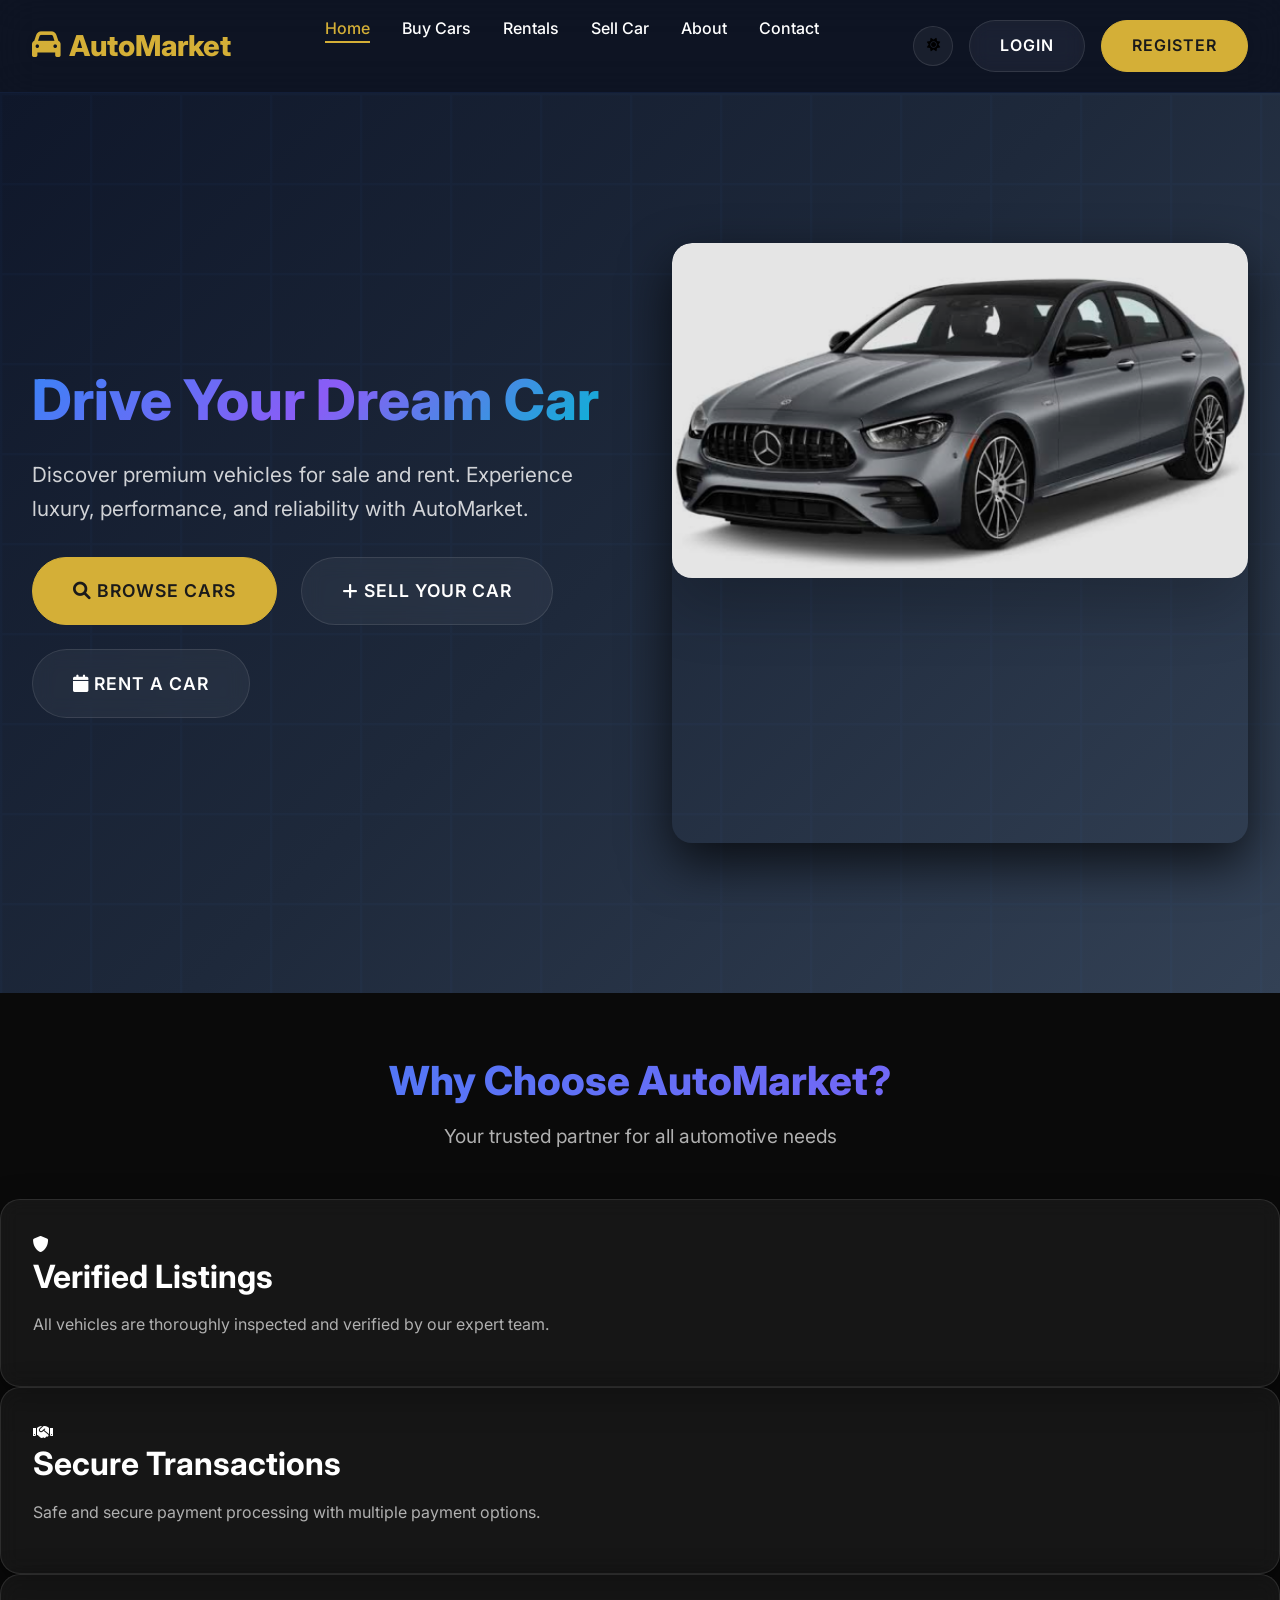
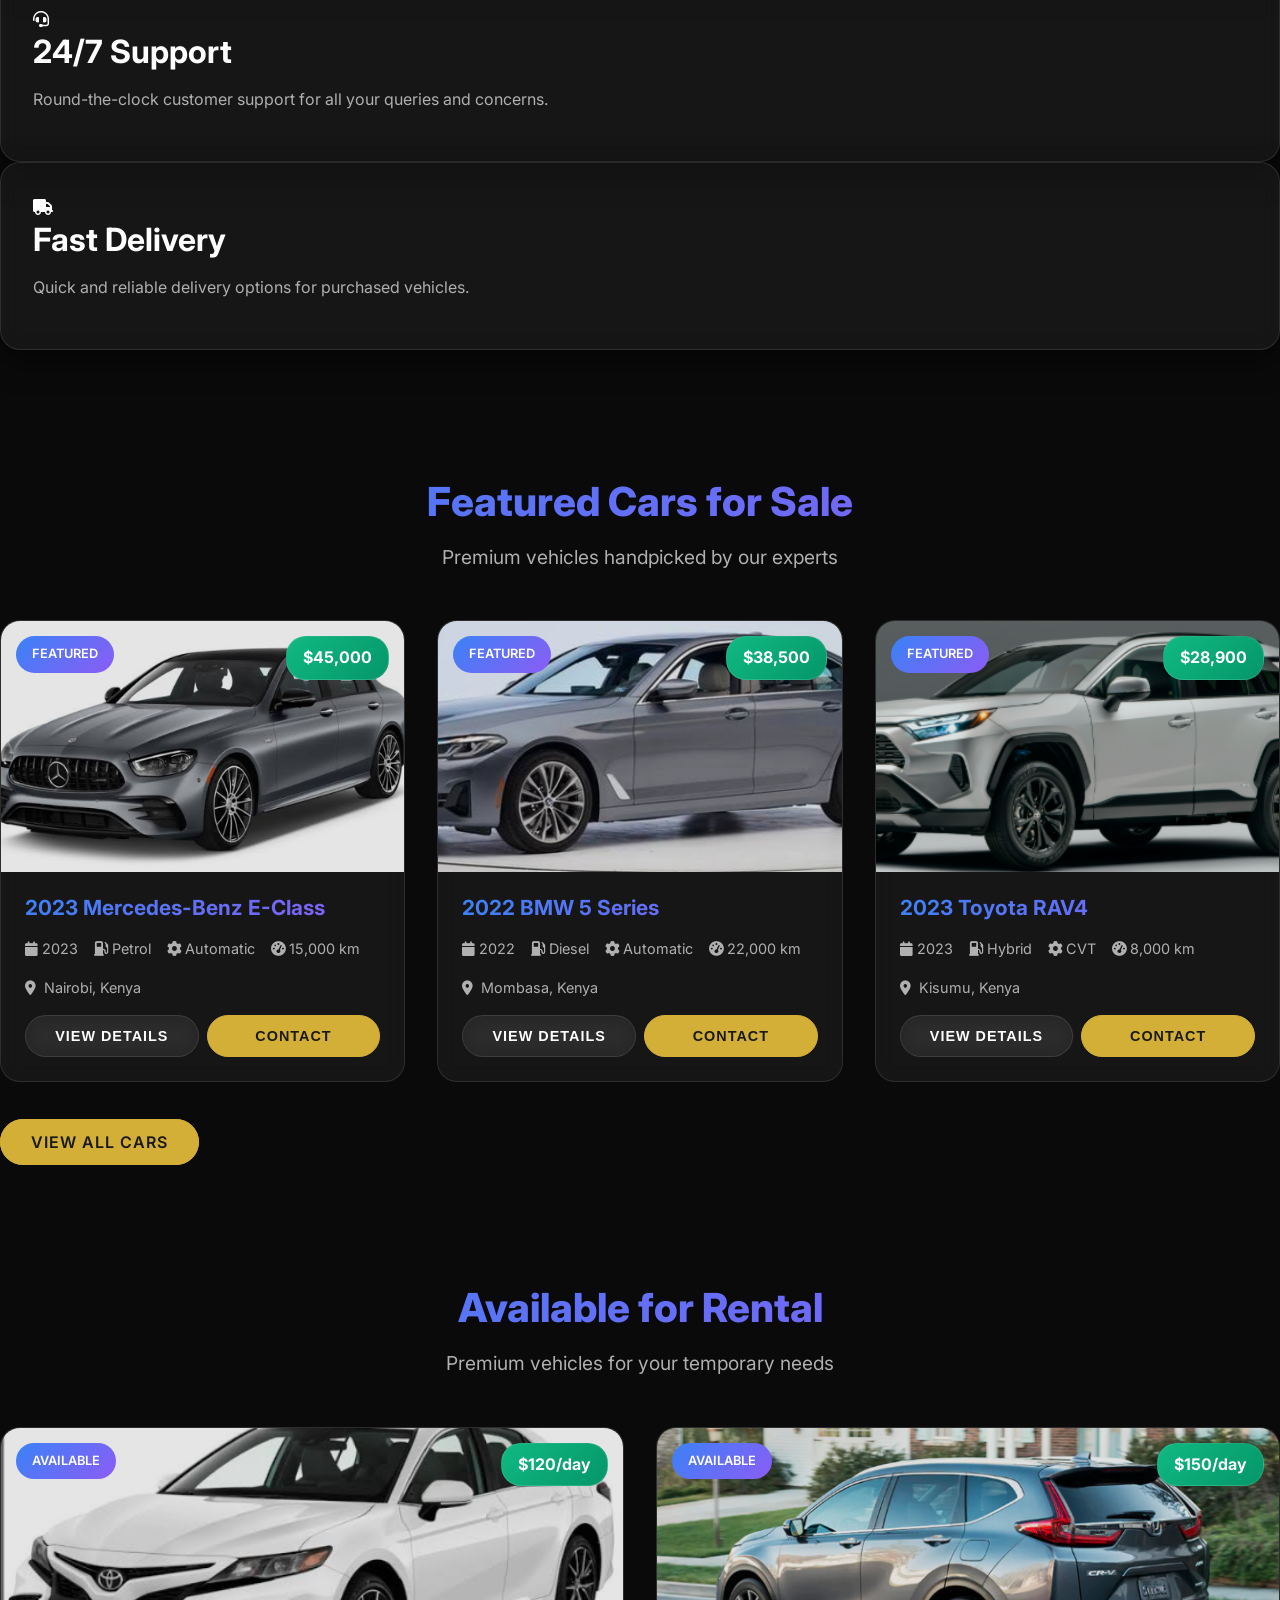
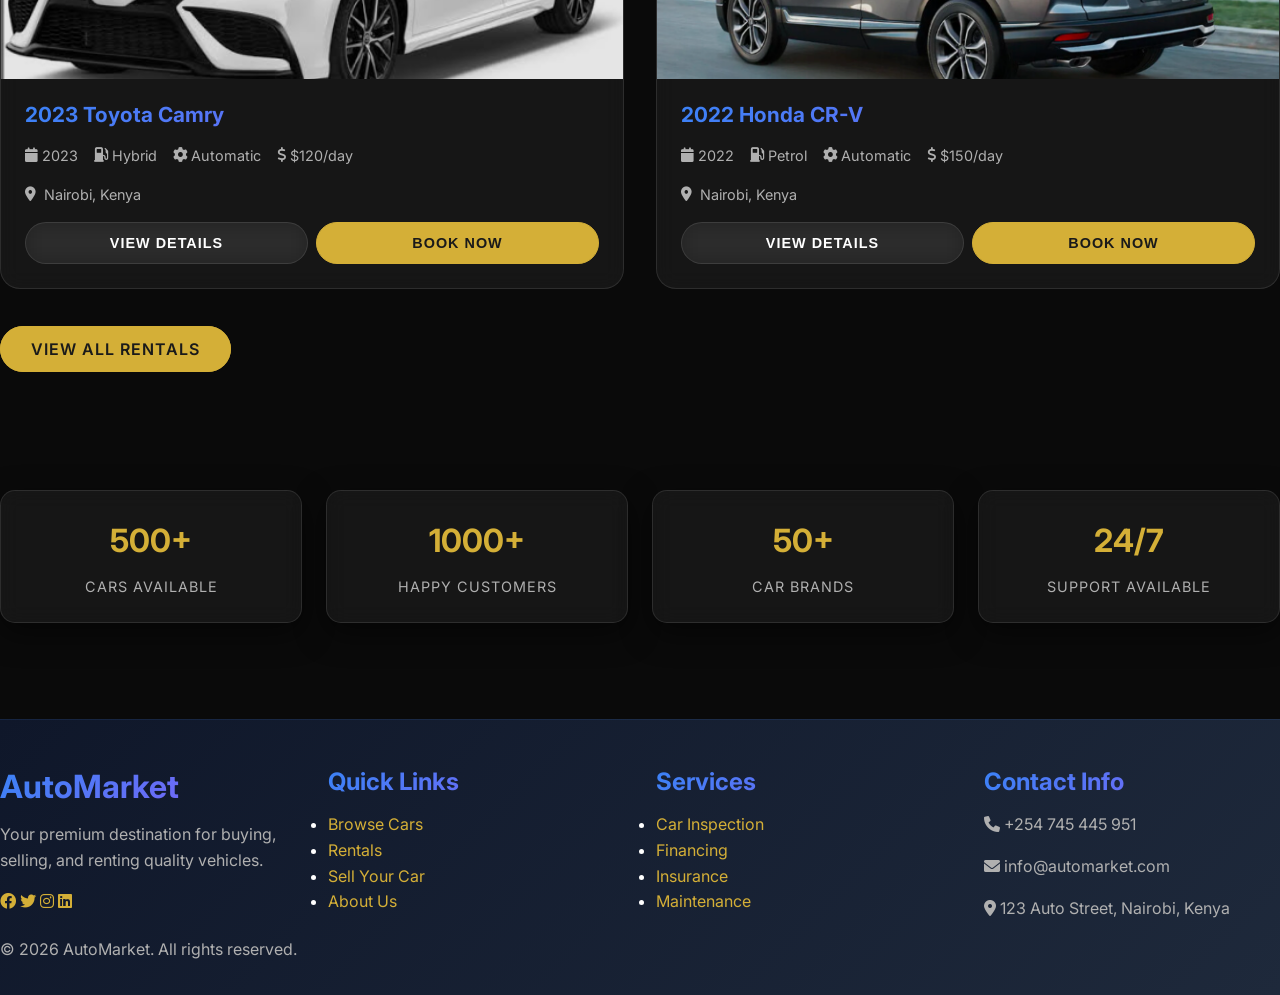
==== index.html @ ebeef29a "initial commit" ====
<!DOCTYPE html>
<html lang="en" data-theme="dark">
<head>
    <meta charset="UTF-8">
    <meta name="viewport" content="width=device-width, initial-scale=1.0">
    <title>AutoMarket - Premium Car Marketplace & Rentals</title>
    <meta name="description" content="Buy, sell, and rent premium cars with confidence. Browse our extensive collection of quality vehicles.">
    
    <!-- Fonts -->
    <link href="https://fonts.googleapis.com/css2?family=Inter:wght@300;400;500;600;700;800&display=swap" rel="stylesheet">
    
    <!-- Font Awesome -->
    <link rel="stylesheet" href="https://cdnjs.cloudflare.com/ajax/libs/font-awesome/6.0.0/css/all.min.css">
    
    <!-- CSS -->
    <link rel="stylesheet" href="assets/css/style.css">
    <link rel="stylesheet" href="assets/css/enhanced-styles.css">
</head>
<body>
    <!-- Navigation -->
    <nav class="navbar">
        <div class="nav-container">
            <a href="index.html" class="logo">
                <i class="fas fa-car"></i>
                AutoMarket
            </a>
            
            <ul class="nav-menu">
                <li><a href="index.html" class="nav-link active">Home</a></li>
                <li><a href="browse-cars.html" class="nav-link">Buy Cars</a></li>
                <li><a href="rentals.html" class="nav-link">Rentals</a></li>
                <li><a href="sell-car.html" class="nav-link">Sell Car</a></li>
                <li><a href="about.html" class="nav-link">About</a></li>
                <li><a href="contact.html" class="nav-link">Contact</a></li>
            </ul>
            
            <div class="nav-actions">
                <button class="theme-toggle" id="theme-toggle">
                    <i class="fas fa-moon"></i>
                </button>
                
                <a href="login-direct.php" class="glass-button">Login</a>
                <a href="register-simple.php" class="glass-button primary">Register</a>
            </div>
        </div>
    </nav>

    <!-- Hero Section -->
    <section class="hero">
        <div class="hero-content">
            <div class="hero-text animate-fadeInUp">
                <h1>Drive Your Dream Car</h1>
                <p>Discover premium vehicles for sale and rent. Experience luxury, performance, and reliability with AutoMarket.</p>
                <div class="hero-buttons">
                    <a href="browse-cars.html" class="glass-button primary">
                        <i class="fas fa-search"></i> Browse Cars
                    </a>
                    <a href="sell-car.html" class="glass-button">
                        <i class="fas fa-plus"></i> Sell Your Car
                    </a>
                    <a href="rentals.html" class="glass-button">
                        <i class="fas fa-calendar"></i> Rent a Car
                    </a>
                </div>
            </div>
            
            <div class="hero-image animate-fadeIn">
                <img src="images/2023 Mercedes-Benz E- Class.png" alt="Premium Luxury Car">
            </div>
        </div>
    </section>

    <!-- Features Section -->
    <section class="section">
        <div class="container">
            <div class="section-header">
                <h2>Why Choose AutoMarket?</h2>
                <p>Your trusted partner for all automotive needs</p>
            </div>
            
            <div class="features-grid">
                <div class="feature-card glass-card animate-fadeInUp">
                    <div class="feature-icon">
                        <i class="fas fa-shield-alt"></i>
                    </div>
                    <h3>Verified Listings</h3>
                    <p>All vehicles are thoroughly inspected and verified by our expert team.</p>
                </div>
                
                <div class="feature-card glass-card animate-fadeInUp">
                    <div class="feature-icon">
                        <i class="fas fa-handshake"></i>
                    </div>
                    <h3>Secure Transactions</h3>
                    <p>Safe and secure payment processing with multiple payment options.</p>
                </div>
                
                <div class="feature-card glass-card animate-fadeInUp">
                    <div class="feature-icon">
                        <i class="fas fa-headset"></i>
                    </div>
                    <h3>24/7 Support</h3>
                    <p>Round-the-clock customer support for all your queries and concerns.</p>
                </div>
                
                <div class="feature-card glass-card animate-fadeInUp">
                    <div class="feature-icon">
                        <i class="fas fa-truck"></i>
                    </div>
                    <h3>Fast Delivery</h3>
                    <p>Quick and reliable delivery options for purchased vehicles.</p>
                </div>
            </div>
        </div>
    </section>

    <!-- Featured Cars Section -->
    <section class="section">
        <div class="container">
            <div class="section-header">
                <h2>Featured Cars for Sale</h2>
                <p>Premium vehicles handpicked by our experts</p>
            </div>
            
            <div class="car-grid">
                <!-- Sample featured cars (static for HTML version) -->
                <div class="car-card animate-fadeInUp">
                    <div class="car-image">
                        <img src="images/2023 Mercedes-Benz E- Class.png" alt="Featured Car 1">
                        <span class="car-badge">Featured</span>
                        <span class="car-price">$45,000</span>
                    </div>
                    <div class="car-details">
                        <h3 class="car-title">2023 Mercedes-Benz E-Class</h3>
                        <div class="car-specs">
                            <span class="spec-item">
                                <i class="fas fa-calendar"></i> 2023
                            </span>
                            <span class="spec-item">
                                <i class="fas fa-gas-pump"></i> Petrol
                            </span>
                            <span class="spec-item">
                                <i class="fas fa-cog"></i> Automatic
                            </span>
                            <span class="spec-item">
                                <i class="fas fa-tachometer-alt"></i> 15,000 km
                            </span>
                        </div>
                        <div class="car-location">
                            <i class="fas fa-map-marker-alt"></i> Nairobi, Kenya
                        </div>
                        <div class="car-actions">
                            <button class="glass-button" onclick="showLoginPrompt()">View Details</button>
                            <button class="glass-button primary" onclick="showLoginPrompt()">Contact</button>
                        </div>
                    </div>
                </div>
                
                <div class="car-card animate-fadeInUp">
                    <div class="car-image">
                        <img src="images/2022 BMW 5 Series.png" alt="Featured Car 2">
                        <span class="car-badge">Featured</span>
                        <span class="car-price">$38,500</span>
                    </div>
                    <div class="car-details">
                        <h3 class="car-title">2022 BMW 5 Series</h3>
                        <div class="car-specs">
                            <span class="spec-item">
                                <i class="fas fa-calendar"></i> 2022
                            </span>
                            <span class="spec-item">
                                <i class="fas fa-gas-pump"></i> Diesel
                            </span>
                            <span class="spec-item">
                                <i class="fas fa-cog"></i> Automatic
                            </span>
                            <span class="spec-item">
                                <i class="fas fa-tachometer-alt"></i> 22,000 km
                            </span>
                        </div>
                        <div class="car-location">
                            <i class="fas fa-map-marker-alt"></i> Mombasa, Kenya
                        </div>
                        <div class="car-actions">
                            <button class="glass-button" onclick="showLoginPrompt()">View Details</button>
                            <button class="glass-button primary" onclick="showLoginPrompt()">Contact</button>
                        </div>
                    </div>
                </div>
                
                <div class="car-card animate-fadeInUp">
                    <div class="car-image">
                        <img src="images/2023 Toyota RAV 4.png" alt="Featured Car 3">
                        <span class="car-badge">Featured</span>
                        <span class="car-price">$28,900</span>
                    </div>
                    <div class="car-details">
                        <h3 class="car-title">2023 Toyota RAV4</h3>
                        <div class="car-specs">
                            <span class="spec-item">
                                <i class="fas fa-calendar"></i> 2023
                            </span>
                            <span class="spec-item">
                                <i class="fas fa-gas-pump"></i> Hybrid
                            </span>
                            <span class="spec-item">
                                <i class="fas fa-cog"></i> CVT
                            </span>
                            <span class="spec-item">
                                <i class="fas fa-tachometer-alt"></i> 8,000 km
                            </span>
                        </div>
                        <div class="car-location">
                            <i class="fas fa-map-marker-alt"></i> Kisumu, Kenya
                        </div>
                        <div class="car-actions">
                            <button class="glass-button" onclick="showLoginPrompt()">View Details</button>
                            <button class="glass-button primary" onclick="showLoginPrompt()">Contact</button>
                        </div>
                    </div>
                </div>
            </div>
            
            <div class="text-center">
                <a href="browse-cars.html" class="glass-button primary">View All Cars</a>
            </div>
        </div>
    </section>

    <!-- Rental Cars Section -->
    <section class="section">
        <div class="container">
            <div class="section-header">
                <h2>Available for Rental</h2>
                <p>Premium vehicles for your temporary needs</p>
            </div>
            
            <div class="car-grid">
                <!-- Sample rental cars (static for HTML version) -->
                <div class="car-card animate-fadeInUp">
                    <div class="car-image">
                        <img src="images/2023 Toyota Camry.png" alt="Rental Car 1">
                        <span class="car-badge">Available</span>
                        <span class="car-price">$120/day</span>
                    </div>
                    <div class="car-details">
                        <h3 class="car-title">2023 Toyota Camry</h3>
                        <div class="car-specs">
                            <span class="spec-item">
                                <i class="fas fa-calendar"></i> 2023
                            </span>
                            <span class="spec-item">
                                <i class="fas fa-gas-pump"></i> Hybrid
                            </span>
                            <span class="spec-item">
                                <i class="fas fa-cog"></i> Automatic
                            </span>
                            <span class="spec-item">
                                <i class="fas fa-dollar-sign"></i> $120/day
                            </span>
                        </div>
                        <div class="car-location">
                            <i class="fas fa-map-marker-alt"></i> Nairobi, Kenya
                        </div>
                        <div class="car-actions">
                            <button class="glass-button" onclick="showLoginPrompt()">View Details</button>
                            <button class="glass-button primary" onclick="showLoginPrompt()">Book Now</button>
                        </div>
                    </div>
                </div>
                
                <div class="car-card animate-fadeInUp">
                    <div class="car-image">
                        <img src="images/2022 Honda cr-v.png" alt="Rental Car 2">
                        <span class="car-badge">Available</span>
                        <span class="car-price">$150/day</span>
                    </div>
                    <div class="car-details">
                        <h3 class="car-title">2022 Honda CR-V</h3>
                        <div class="car-specs">
                            <span class="spec-item">
                                <i class="fas fa-calendar"></i> 2022
                            </span>
                            <span class="spec-item">
                                <i class="fas fa-gas-pump"></i> Petrol
                            </span>
                            <span class="spec-item">
                                <i class="fas fa-cog"></i> Automatic
                            </span>
                            <span class="spec-item">
                                <i class="fas fa-dollar-sign"></i> $150/day
                            </span>
                        </div>
                        <div class="car-location">
                            <i class="fas fa-map-marker-alt"></i> Nairobi, Kenya
                        </div>
                        <div class="car-actions">
                            <button class="glass-button" onclick="showLoginPrompt()">View Details</button>
                            <button class="glass-button primary" onclick="showLoginPrompt()">Book Now</button>
                        </div>
                    </div>
                </div>
            </div>
            
            <div class="text-center">
                <a href="rentals.html" class="glass-button primary">View All Rentals</a>
            </div>
        </div>
    </section>

    <!-- Statistics Section -->
    <section class="section">
        <div class="container">
            <div class="stats-grid">
                <div class="stat-card glass-card animate-fadeInUp">
                    <div class="stat-value">500+</div>
                    <div class="stat-label">Cars Available</div>
                </div>
                <div class="stat-card glass-card animate-fadeInUp">
                    <div class="stat-value">1000+</div>
                    <div class="stat-label">Happy Customers</div>
                </div>
                <div class="stat-card glass-card animate-fadeInUp">
                    <div class="stat-value">50+</div>
                    <div class="stat-label">Car Brands</div>
                </div>
                <div class="stat-card glass-card animate-fadeInUp">
                    <div class="stat-value">24/7</div>
                    <div class="stat-label">Support Available</div>
                </div>
            </div>
        </div>
    </section>

    <!-- Footer -->
    <footer class="footer">
        <div class="container">
            <div class="footer-grid">
                <div class="footer-section">
                    <h3>AutoMarket</h3>
                    <p>Your premium destination for buying, selling, and renting quality vehicles.</p>
                    <div class="social-links">
                        <a href="#"><i class="fab fa-facebook"></i></a>
                        <a href="#"><i class="fab fa-twitter"></i></a>
                        <a href="#"><i class="fab fa-instagram"></i></a>
                        <a href="#"><i class="fab fa-linkedin"></i></a>
                    </div>
                </div>
                
                <div class="footer-section">
                    <h4>Quick Links</h4>
                    <ul>
                        <li><a href="browse-cars.html">Browse Cars</a></li>
                        <li><a href="rentals.html">Rentals</a></li>
                        <li><a href="sell-car.html">Sell Your Car</a></li>
                        <li><a href="about.html">About Us</a></li>
                    </ul>
                </div>
                
                <div class="footer-section">
                    <h4>Services</h4>
                    <ul>
                        <li><a href="#">Car Inspection</a></li>
                        <li><a href="#">Financing</a></li>
                        <li><a href="#">Insurance</a></li>
                        <li><a href="#">Maintenance</a></li>
                    </ul>
                </div>
                
                <div class="footer-section">
                    <h4>Contact Info</h4>
                    <p><i class="fas fa-phone"></i> +254 745 445 951</p>
                    <p><i class="fas fa-envelope"></i> info@automarket.com</p>
                    <p><i class="fas fa-map-marker-alt"></i> 123 Auto Street, Nairobi, Kenya</p>
                </div>
            </div>
            
            <div class="footer-bottom">
                <p>&copy; 2026 AutoMarket. All rights reserved.</p>
            </div>
        </div>
    </footer>

    <!-- JavaScript -->
    <script src="assets/js/script.js"></script>
    
    <script>
        // Show login prompt for actions that require authentication
        function showLoginPrompt() {
            const message = document.createElement('div');
            message.style.cssText = `
                position: fixed;
                top: 50%;
                left: 50%;
                transform: translate(-50%, -50%);
                background: rgba(0, 0, 0, 0.9);
                color: white;
                padding: 20px;
                border-radius: 10px;
                z-index: 9999;
                text-align: center;
                max-width: 300px;
            `;
            message.innerHTML = `
                <h3>Login Required</h3>
                <p>Please login or register to access this feature.</p>
                <div style="margin-top: 15px;">
                    <button onclick="window.location.href='login.html'" style="margin-right: 10px;" class="glass-button">Login</button>
                    <button onclick="window.location.href='register.html'" class="glass-button primary">Register</button>
                </div>
            `;
            
            document.body.appendChild(message);
            
            // Add backdrop
            const backdrop = document.createElement('div');
            backdrop.style.cssText = `
                position: fixed;
                top: 0;
                left: 0;
                width: 100%;
                height: 100%;
                background: rgba(0, 0, 0, 0.5);
                z-index: 9998;
            `;
            backdrop.onclick = () => {
                document.body.removeChild(message);
                document.body.removeChild(backdrop);
            };
            
            document.body.appendChild(backdrop);
        }
        
        // Theme toggle
        document.getElementById('theme-toggle').addEventListener('click', function() {
            const html = document.documentElement;
            const currentTheme = html.getAttribute('data-theme');
            const newTheme = currentTheme === 'dark' ? 'light' : 'dark';
            html.setAttribute('data-theme', newTheme);
            
            const icon = this.querySelector('i');
            icon.className = newTheme === 'dark' ? 'fas fa-moon' : 'fas fa-sun';
        });
    </script>
</body>
</html>
---- assets/css/style.css ----
/* AutoMarket  - Premium Automotive Marketplace CSS */

/* CSS Variables */
:root {
    --primary-color: #1a1a1a;
    --secondary-color: #d4af37;
    --accent-color: #ff6b35;
    --text-primary: #ffffff;
    --text-secondary: #b0b0b0;
    --bg-primary: #0a0a0a;
    --bg-secondary: #1a1a1a;
    --bg-tertiary: #2a2a2a;
    --border-color: #333333;
    --glass-bg: rgba(255, 255, 255, 0.05);
    --glass-border: rgba(255, 255, 255, 0.1);
    --shadow: 0 10px 30px rgba(0, 0, 0, 0.5);
    --shadow-lg: 0 20px 50px rgba(0, 0, 0, 0.7);
}

/* Light Theme Variables */
[data-theme="light"] {
    --primary-color: #ffffff;
    --secondary-color: #d4af37;
    --accent-color: #ff6b35;
    --text-primary: #1a1a1a;
    --text-secondary: #666666;
    --bg-primary: #ffffff;
    --bg-secondary: #f8f9fa;
    --bg-tertiary: #e9ecef;
    --border-color: #dee2e6;
    --glass-bg: rgba(255, 255, 255, 0.8);
    --glass-border: rgba(0, 0, 0, 0.1);
    --shadow: 0 10px 30px rgba(0, 0, 0, 0.1);
    --shadow-lg: 0 20px 50px rgba(0, 0, 0, 0.15);
}

/* Reset and Base Styles */
* {
    margin: 0;
    padding: 0;
    box-sizing: border-box;
}

html {
    scroll-behavior: smooth;
}

body {
    font-family: 'Inter', -apple-system, BlinkMacSystemFont, 'Segoe UI', Roboto, sans-serif;
    background: var(--bg-primary);
    color: var(--text-primary);
    line-height: 1.6;
    overflow-x: hidden;
    transition: all 0.3s ease;
}

/* Typography */
h1, h2, h3, h4, h5, h6 {
    font-weight: 700;
    line-height: 1.2;
    margin-bottom: 1rem;
}

h1 { font-size: 3.5rem; }
h2 { font-size: 2.5rem; }
h3 { font-size: 2rem; }
h4 { font-size: 1.5rem; }
h5 { font-size: 1.25rem; }
h6 { font-size: 1rem; }

p {
    margin-bottom: 1rem;
    color: var(--text-secondary);
}

a {
    color: var(--secondary-color);
    text-decoration: none;
    transition: color 0.3s ease;
}

a:hover {
    color: var(--accent-color);
}

/* Glassmorphism Components */
.glass-card {
    background: var(--glass-bg);
    backdrop-filter: blur(10px);
    -webkit-backdrop-filter: blur(10px);
    border: 1px solid var(--glass-border);
    border-radius: 20px;
    padding: 2rem;
    box-shadow: var(--shadow);
    transition: all 0.3s ease;
}

.glass-card:hover {
    transform: translateY(-5px);
    box-shadow: var(--shadow-lg);
}

.glass-button {
    background: var(--glass-bg);
    backdrop-filter: blur(10px);
    -webkit-backdrop-filter: blur(10px);
    border: 1px solid var(--glass-border);
    border-radius: 50px;
    padding: 12px 30px;
    color: var(--text-primary);
    font-weight: 600;
    cursor: pointer;
    transition: all 0.3s ease;
    text-transform: uppercase;
    letter-spacing: 1px;
}

.glass-button:hover {
    background: var(--secondary-color);
    border-color: var(--secondary-color);
    transform: translateY(-2px);
    box-shadow: 0 10px 30px rgba(212, 175, 55, 0.3);
}

.glass-button.primary {
    background: var(--secondary-color);
    border-color: var(--secondary-color);
    color: var(--primary-color);
}

.glass-button.primary:hover {
    background: var(--accent-color);
    border-color: var(--accent-color);
}

/* Navigation */
.navbar {
    position: fixed;
    top: 0;
    width: 100%;
    background: var(--glass-bg);
    backdrop-filter: blur(20px);
    -webkit-backdrop-filter: blur(20px);
    border-bottom: 1px solid var(--glass-border);
    z-index: 1000;
    transition: all 0.3s ease;
}

.navbar.scrolled {
    background: var(--bg-secondary);
    box-shadow: var(--shadow);
}

.nav-container {
    max-width: 1400px;
    margin: 0 auto;
    padding: 1rem 2rem;
    display: flex;
    justify-content: space-between;
    align-items: center;
}

.logo {
    font-size: 1.8rem;
    font-weight: 800;
    color: var(--secondary-color);
    text-decoration: none;
    display: flex;
    align-items: center;
    gap: 0.5rem;
}

.nav-menu {
    display: flex;
    list-style: none;
    gap: 2rem;
    align-items: center;
    margin-bottom: 34px;
}

.nav-link {
    color: var(--text-primary);
    font-weight: 500;
    transition: color 0.3s ease;
    position: relative;
}

.nav-link:hover {
    color: var(--secondary-color);
}

.nav-link::after {
    content: '';
    position: absolute;
    bottom: -5px;
    left: 0;
    width: 0;
    height: 2px;
    background: var(--secondary-color);
    transition: width 0.3s ease;
}

.nav-link:hover::after {
    width: 100%;
}

.nav-link.active {
    color: var(--secondary-color);
}

.nav-link.active::after {
    width: 100%;
}

.nav-actions {
    display: flex;
    gap: 1rem;
    align-items: center;
}

.theme-toggle {
    background: var(--glass-bg);
    border: 1px solid var(--glass-border);
    border-radius: 50%;
    width: 40px;
    height: 40px;
    display: flex;
    align-items: center;
    justify-content: center;
    cursor: pointer;
    transition: all 0.3s ease;
}

.theme-toggle:hover {
    background: var(--secondary-color);
    border-color: var(--secondary-color);
}

/* Hero Section */
.hero {
    min-height: 100vh;
    display: flex;
    align-items: center;
    position: relative;
    background: linear-gradient(135deg, var(--bg-primary) 0%, var(--bg-secondary) 100%);
    overflow: hidden;
}

.hero::before {
    content: '';
    position: absolute;
    top: 0;
    left: 0;
    right: 0;
    bottom: 0;
    background: url('data:image/svg+xml,<svg xmlns="http://www.w3.org/2000/svg" viewBox="0 0 1440 320"><path fill="%23d4af37" fill-opacity="0.1" d="M0,96L48,112C96,128,192,160,288,160C384,160,480,128,576,122.7C672,117,768,139,864,133.3C960,128,1056,96,1152,90.7C1248,85,1344,107,1392,117.3L1440,128L1440,320L1392,320C1344,320,1248,320,1152,320C1056,320,960,320,864,320C768,320,672,320,576,320C480,320,384,320,288,320C192,320,96,320,48,320L0,320Z"></path></svg>') no-repeat bottom;
    background-size: cover;
}

.hero-content {
    max-width: 1400px;
    margin: 0 auto;
    padding: 0 2rem;
    display: grid;
    grid-template-columns: 1fr 1fr;
    gap: 4rem;
    align-items: center;
    position: relative;
    z-index: 1;
}

.hero-text h1 {
    font-size: 4rem;
    line-height: 1.1;
    margin-bottom: 1.5rem;
    background: linear-gradient(135deg, var(--text-primary) 0%, var(--secondary-color) 100%);
    -webkit-background-clip: text;
    -webkit-text-fill-color: transparent;
    background-clip: text;
}

.hero-text p {
    font-size: 1.25rem;
    margin-bottom: 2rem;
    color: var(--text-secondary);
}

.hero-buttons {
    display: flex;
    gap: 1rem;
    flex-wrap: wrap;
}

.hero-image {
    position: relative;
    height: 600px;
    border-radius: 20px;
    overflow: hidden;
    box-shadow: var(--shadow-lg);
}

.hero-image img {
    width: 100%;
    height: 100%;
    object-fit: cover;
}

/* Car Cards */
.car-grid {
    display: grid;
    grid-template-columns: repeat(auto-fit, minmax(350px, 1fr));
    gap: 2rem;
    margin: 3rem 0;
}

.car-card {
    background: var(--glass-bg);
    backdrop-filter: blur(10px);
    -webkit-backdrop-filter: blur(10px);
    border: 1px solid var(--glass-border);
    border-radius: 20px;
    overflow: hidden;
    transition: all 0.3s ease;
    cursor: pointer;
}

.car-card:hover {
    transform: translateY(-10px);
    box-shadow: var(--shadow-lg);
}

.car-image {
    position: relative;
    height: 251px;
    overflow: hidden;
}

.car-image img {
    width: 100%;
    height: 100%;
    object-fit: cover;
    transition: transform 0.3s ease;
}

.car-card:hover .car-image img {
    transform: scale(1.1);
}

.car-badge {
    position: absolute;
    top: 1rem;
    left: 1rem;
    background: var(--secondary-color);
    color: var(--primary-color);
    padding: 0.25rem 0.75rem;
    border-radius: 20px;
    font-size: 0.8rem;
    font-weight: 600;
    text-transform: uppercase;
}

.car-price {
    position: absolute;
    top: 1rem;
    right: 1rem;
    background: var(--glass-bg);
    backdrop-filter: blur(10px);
    -webkit-backdrop-filter: blur(10px);
    border: 1px solid var(--glass-border);
    padding: 0.5rem 1rem;
    border-radius: 10px;
    font-weight: 700;
    color: var(--secondary-color);
}

.car-details {
    padding: 1.5rem;
}

.car-title {
    font-size: 1.25rem;
    font-weight: 700;
    margin-bottom: 0.5rem;
    color: var(--text-primary);
}

.car-specs {
    display: flex;
    gap: 1rem;
    margin: 1rem 0;
    flex-wrap: wrap;
}

.spec-item {
    display: flex;
    align-items: center;
    gap: 0.25rem;
    font-size: 0.9rem;
    color: var(--text-secondary);
}

.car-location {
    display: flex;
    align-items: center;
    gap: 0.5rem;
    color: var(--text-secondary);
    font-size: 0.9rem;
}

.car-actions {
    display: fleX;
    gap: 0.5rem;
    margin-top: 1rem;
}

.car-actions .glass-button {
    flex: 1;
    padding: 0.75rem;
    font-size: 0.9rem;
}

/* Filters Section */
.filters-section {
    background: var(--glass-bg);
    backdrop-filter: blur(10px);
    -webkit-backdrop-filter: blur(10px);
    border: 1px solid var(--glass-border);
    border-radius: 20px;
    padding: 2rem;
    margin: 2rem 0;
}

.filters-grid {
    display: grid;
    grid-template-columns: repeat(auto-fit, minmax(200px, 1fr));
    gap: 1.5rem;
}

.filter-group {
    display: flex;
    flex-direction: column;
    gap: 0.5rem;
}

.filter-label {
    font-weight: 600;
    color: var(--text-primary);
    font-size: 0.9rem;
    text-transform: uppercase;
    letter-spacing: 1px;
}

.filter-input {
    background: var(--bg-tertiary);
    border: 1px solid var(--border-color);
    border-radius: 10px;
    padding: 0.75rem;
    color: var(--text-primary);
    transition: all 0.3s ease;
}

.filter-input:focus {
    outline: none;
    border-color: var(--secondary-color);
    box-shadow: 0 0 0 3px rgba(212, 175, 55, 0.1);
}

.filter-select {
    background: var(--bg-tertiary);
    border: 1px solid var(--border-color);
    border-radius: 10px;
    padding: 0.75rem;
    color: var(--text-primary);
    cursor: pointer;
    transition: all 0.3s ease;
}

.filter-select:focus {
    outline: none;
    border-color: var(--secondary-color);
}

/* Forms */
.form-container {
    max-width: 800px;
    margin: 0 auto;
    padding: 2rem;
}

.form-grid {
    display: grid;
    grid-template-columns: repeat(auto-fit, minmax(250px, 1fr));
    gap: 1.5rem;
}

.form-group {
    display: flex;
    flex-direction: column;
    gap: 0.5rem;
}

.form-label {
    font-weight: 600;
    color: var(--text-primary);
    font-size: 0.9rem;
}

.form-input,
.form-textarea,
.form-select {
    background: var(--bg-tertiary);
    border: 1px solid var(--border-color);
    border-radius: 10px;
    padding: 0.75rem;
    color: var(--text-primary);
    transition: all 0.3s ease;
}

.form-input:focus,
.form-textarea:focus,
.form-select:focus {
    outline: none;
    border-color: var(--secondary-color);
    box-shadow: 0 0 0 3px rgba(212, 175, 55, 0.1);
}

.form-textarea {
    resize: vertical;
    min-height: 120px;
}

.form-submit {
    background: var(--secondary-color);
    color: var(--primary-color);
    border: none;
    border-radius: 50px;
    padding: 1rem 2rem;
    font-weight: 600;
    cursor: pointer;
    transition: all 0.3s ease;
    text-transform: uppercase;
    letter-spacing: 1px;
}

.form-submit:hover {
    background: var(--accent-color);
    transform: translateY(-2px);
    box-shadow: 0 10px 30px rgba(255, 107, 53, 0.3);
}

/* Dashboard */
.dashboard {
    max-width: 1400px;
    margin: 0 auto;
    padding: 2rem;
}

.dashboard-grid {
    display: grid;
    grid-template-columns: 250px 1fr;
    gap: 2rem;
}

.sidebar {
    background: var(--glass-bg);
    backdrop-filter: blur(10px);
    -webkit-backdrop-filter: blur(10px);
    border: 1px solid var(--glass-border);
    border-radius: 20px;
    padding: 1.5rem;
    height: fit-content;
    position: sticky;
    top: 100px;
}

.sidebar-menu {
    list-style: none;
    display: flex;
    flex-direction: column;
    gap: 0.5rem;
}

.sidebar-link {
    display: flex;
    align-items: center;
    gap: 0.75rem;
    padding: 0.75rem 1rem;
    border-radius: 10px;
    color: var(--text-primary);
    transition: all 0.3s ease;
}

.sidebar-link:hover,
.sidebar-link.active {
    background: var(--secondary-color);
    color: var(--primary-color);
}

.main-content {
    background: var(--glass-bg);
    backdrop-filter: blur(10px);
    -webkit-backdrop-filter: blur(10px);
    border: 1px solid var(--glass-border);
    border-radius: 20px;
    padding: 2rem;
}

.stats-grid {
    display: grid;
    grid-template-columns: repeat(auto-fit, minmax(250px, 1fr));
    gap: 1.5rem;
    margin-bottom: 2rem;
}

.stat-card {
    background: var(--glass-bg);
    backdrop-filter: blur(10px);
    -webkit-backdrop-filter: blur(10px);
    border: 1px solid var(--glass-border);
    border-radius: 15px;
    padding: 1.5rem;
    text-align: center;
}

.stat-value {
    font-size: 2rem;
    font-weight: 700;
    color: var(--secondary-color);
    margin-bottom: 0.5rem;
}

.stat-label {
    color: var(--text-secondary);
    font-size: 0.9rem;
    text-transform: uppercase;
    letter-spacing: 1px;
}

/* Responsive Design */
@media (max-width: 768px) {
    .nav-menu {
        display: none;
    }
    
    .hero-content {
        grid-template-columns: 1fr;
        gap: 2rem;
        text-align: center;
    }
    
    .hero-text h1 {
        font-size: 2.5rem;
    }
    
    .hero-buttons {
        justify-content: center;
    }
    
    .car-grid {
        grid-template-columns: 1fr;
    }
    
    .dashboard-grid {
        grid-template-columns: 1fr;
    }
    
    .sidebar {
        position: static;
    }
}

@media (max-width: 480px) {
    .nav-container {
        padding: 1rem;
    }
    
    .hero-text h1 {
        font-size: 2rem;
    }
    
    .filters-grid {
        grid-template-columns: 1fr;
    }
    
    .form-grid {
        grid-template-columns: 1fr;
    }
}

/* Animations */
@keyframes fadeInUp {
    from {
        opacity: 0;
        transform: translateY(30px);
    }
    to {
        opacity: 1;
        transform: translateY(0);
    }
}

@keyframes fadeIn {
    from {
        opacity: 0;
    }
    to {
        opacity: 1;
    }
}

.animate-fadeInUp {
    animation: fadeInUp 0.6s ease-out;
}

.animate-fadeIn {
    animation: fadeIn 0.6s ease-out;
}

/* Loading Spinner */
.spinner {
    width: 40px;
    height: 40px;
    border: 4px solid var(--glass-border);
    border-top: 4px solid var(--secondary-color);
    border-radius: 50%;
    animation: spin 1s linear infinite;
}

@keyframes spin {
    0% { transform: rotate(0deg); }
    100% { transform: rotate(360deg); }
}

/* Notification Toast */
.toast {
    position: fixed;
    bottom: 2rem;
    right: 2rem;
    background: var(--glass-bg);
    backdrop-filter: blur(10px);
    -webkit-backdrop-filter: blur(10px);
    border: 1px solid var(--glass-border);
    border-radius: 10px;
    padding: 1rem 1.5rem;
    color: var(--text-primary);
    box-shadow: var(--shadow);
    z-index: 1000;
    transform: translateX(400px);
    transition: transform 0.3s ease;
}

.toast.show {
    transform: translateX(0);
}

.toast.success {
    border-color: #28a745;
    background: rgba(40, 167, 69, 0.1);
}

.toast.error {
    border-color: #dc3545;
    background: rgba(220, 53, 69, 0.1);
}

.toast.warning {
    border-color: #ffc107;
    background: rgba(255, 193, 7, 0.1);
}
---- assets/css/enhanced-styles.css ----
/* Enhanced Styles for All User Pages */

/* Advanced Animations */
@keyframes slideInUp {
    from {
        opacity: 0;
        transform: translateY(50px);
    }
    to {
        opacity: 1;
        transform: translateY(0);
    }
}

@keyframes slideInLeft {
    from {
        opacity: 0;
        transform: translateX(-50px);
    }
    to {
        opacity: 1;
        transform: translateX(0);
    }
}

@keyframes slideInRight {
    from {
        opacity: 0;
        transform: translateX(50px);
    }
    to {
        opacity: 1;
        transform: translateX(0);
    }
}

@keyframes fadeInScale {
    from {
        opacity: 0;
        transform: scale(0.8);
    }
    to {
        opacity: 1;
        transform: scale(1);
    }
}

@keyframes pulse {
    0%, 100% {
        transform: scale(1);
        box-shadow: 0 0 20px rgba(59, 130, 246, 0.3);
    }
    50% {
        transform: scale(1.05);
        box-shadow: 0 0 40px rgba(59, 130, 246, 0.5);
    }
}

@keyframes float {
    0%, 100% {
        transform: translateY(0px);
    }
    50% {
        transform: translateY(-20px);
    }
}

@keyframes shimmer {
    0% {
        background-position: -1000px 0;
    }
    100% {
        background-position: 1000px 0;
    }
}

/* Enhanced Hero Section */
.hero {
    position: relative;
    overflow: hidden;
    background: linear-gradient(135deg, #0f172a 0%, #1e293b 50%, #334155 100%);
    min-height: 100vh;
    display: flex;
    align-items: center;
}

.hero::before {
    content: '';
    position: absolute;
    top: 0;
    left: 0;
    right: 0;
    bottom: 0;
    background: url('data:image/svg+xml,<svg xmlns="http://www.w3.org/2000/svg" viewBox="0 0 100 100"><defs><pattern id="grid" width="10" height="10" patternUnits="userSpaceOnUse"><path d="M 10 0 L 0 0 0 10" fill="none" stroke="rgba(59,130,246,0.1)" stroke-width="0.5"/></pattern></defs><rect width="100" height="100" fill="url(%23grid)"/></svg>');
    opacity: 0.3;
    animation: float 20s ease-in-out infinite;
}

.hero-content {
    display: grid;
    grid-template-columns: 1fr 1fr;
    gap: 4rem;
    align-items: center;
    position: relative;
    z-index: 1;
}

.hero-text {
    animation: slideInLeft 0.8s ease-out;
}

.hero-text h1 {
    font-size: 3.5rem;
    font-weight: 800;
    background: linear-gradient(135deg, #3b82f6, #8b5cf6, #06b6d4);
    -webkit-background-clip: text;
    -webkit-text-fill-color: transparent;
    background-clip: text;
    margin-bottom: 1.5rem;
    line-height: 1.2;
}

.hero-text p {
    font-size: 1.3rem;
    line-height: 1.6;
    color: rgba(255, 255, 255, 0.8);
    margin-bottom: 2rem;
}

.hero-buttons {
    display: flex;
    gap: 1.5rem;
    flex-wrap: wrap;
}

.hero-buttons .glass-button {
    padding: 1.2rem 2.5rem;
    font-size: 1.1rem;
    font-weight: 600;
    border-radius: 50px;
    transition: all 0.3s ease;
    position: relative;
    overflow: hidden;
}

.hero-buttons .glass-button::before {
    content: '';
    position: absolute;
    top: 0;
    left: -100%;
    width: 100%;
    height: 100%;
    background: linear-gradient(90deg, transparent, rgba(255, 255, 255, 0.2), transparent);
    transition: left 0.5s ease;
}

.hero-buttons .glass-button:hover::before {
    left: 100%;
}

.hero-buttons .glass-button:hover {
    transform: translateY(-3px);
    box-shadow: 0 20px 40px rgba(59, 130, 246, 0.3);
}

.hero-image {
    animation: slideInRight 0.8s ease-out;
    position: relative;
}

.hero-image img {
    width: 100%;
    height: auto;
    border-radius: 20px;
    box-shadow: 0 30px 60px rgba(0, 0, 0, 0.2);
    transition: all 0.3s ease;
}

.hero-image:hover img {
    transform: scale(1.02);
    box-shadow: 0 40px 80px rgba(59, 130, 246, 0.3);
}

/* Enhanced Car Cards */
.car-card {
    transition: all 0.3s ease;
    position: relative;
    overflow: hidden;
}

.car-card::before {
    content: '';
    position: absolute;
    top: 0;
    left: 0;
    right: 0;
    bottom: 0;
    background: linear-gradient(135deg, rgba(59, 130, 246, 0.1), rgba(139, 92, 246, 0.1));
    opacity: 0;
    transition: opacity 0.3s ease;
}

.car-card:hover::before {
    opacity: 1;
}

.car-card:hover {
    transform: translateY(-10px);
    box-shadow: 0 25px 50px rgba(59, 130, 246, 0.15);
}

.car-image {
    position: relative;
    overflow: hidden;
}

.car-image img {
    transition: all 0.3s ease;
}

.car-card:hover .car-image img {
    transform: scale(1.1);
}

.car-badge {
    position: absolute;
    top: 15px;
    left: 15px;
    background: linear-gradient(135deg, #3b82f6, #8b5cf6);
    color: white;
    padding: 0.5rem 1rem;
    border-radius: 20px;
    font-size: 0.8rem;
    font-weight: 600;
    z-index: 1;
    animation: pulse 2s ease-in-out infinite;
}

.car-price {
    position: absolute;
    top: 15px;
    right: 15px;
    background: linear-gradient(135deg, #10b981, #059669);
    color: white;
    padding: 0.5rem 1rem;
    border-radius: 20px;
    font-size: 1rem;
    font-weight: 700;
    z-index: 1;
}

.car-details h3 {
    font-size: 1.3rem;
    font-weight: 700;
    margin-bottom: 1rem;
    background: linear-gradient(135deg, #3b82f6, #8b5cf6);
    -webkit-background-clip: text;
    -webkit-text-fill-color: transparent;
    background-clip: text;
}

/* Enhanced Search and Filters */
.search-filters {
    padding: 2rem;
    margin-bottom: 2rem;
    position: relative;
    overflow: hidden;
}

.search-filters::before {
    content: '';
    position: absolute;
    top: 0;
    left: -100%;
    width: 100%;
    height: 100%;
    background: linear-gradient(90deg, transparent, rgba(59, 130, 246, 0.1), transparent);
    animation: shimmer 3s linear infinite;
}

.search-form {
    display: grid;
    grid-template-columns: repeat(auto-fit, minmax(250px, 1fr));
    gap: 1.5rem;
    align-items: end;
    position: relative;
    z-index: 1;
}

.form-input, .form-select {
    padding: 1rem;
    border: 2px solid rgba(59, 130, 246, 0.2);
    border-radius: 12px;
    background: rgba(255, 255, 255, 0.05);
    color: var(--text-primary);
    font-size: 1rem;
    transition: all 0.3s ease;
}

.form-input:focus, .form-select:focus {
    outline: none;
    border-color: #3b82f6;
    box-shadow: 0 0 20px rgba(59, 130, 246, 0.2);
    background: rgba(255, 255, 255, 0.08);
}

/* Enhanced Forms */
.auth-form {
    padding: 2rem;
    position: relative;
    overflow: hidden;
}

.auth-form::before {
    content: '';
    position: absolute;
    top: 0;
    left: 0;
    right: 0;
    bottom: 0;
    background: linear-gradient(135deg, rgba(59, 130, 246, 0.05), rgba(139, 92, 246, 0.05));
    border-radius: 20px;
}

.form-submit {
    width: 100%;
    padding: 1.2rem;
    background: linear-gradient(135deg, #3b82f6, #8b5cf6);
    color: white;
    border: none;
    border-radius: 12px;
    font-size: 1.1rem;
    font-weight: 600;
    cursor: pointer;
    transition: all 0.3s ease;
    position: relative;
    overflow: hidden;
}

.form-submit::before {
    content: '';
    position: absolute;
    top: 0;
    left: -100%;
    width: 100%;
    height: 100%;
    background: linear-gradient(90deg, transparent, rgba(255, 255, 255, 0.2), transparent);
    transition: left 0.5s ease;
}

.form-submit:hover::before {
    left: 100%;
}

.form-submit:hover {
    transform: translateY(-2px);
    box-shadow: 0 15px 30px rgba(59, 130, 246, 0.3);
}

/* Enhanced Navigation */
.navbar {
    backdrop-filter: blur(20px);
    background: rgba(15, 23, 42, 0.8);
    border-bottom: 1px solid rgba(59, 130, 246, 0.1);
    position: sticky;
    top: 0;
    z-index: 1000;
}

.nav-link {
    position: relative;
    transition: all 0.3s ease;
}

.nav-link::before {
    content: '';
    position: absolute;
    bottom: -5px;
    left: 50%;
    width: 0;
    height: 2px;
    background: linear-gradient(90deg, #3b82f6, #8b5cf6);
    transition: all 0.3s ease;
    transform: translateX(-50%);
}

.nav-link:hover::before {
    width: 80%;
}

.nav-link:hover {
    color: #3b82f6;
}

.glass-button {
    position: relative;
    overflow: hidden;
    transition: all 0.3s ease;
}

.glass-button::before {
    content: '';
    position: absolute;
    top: 0;
    left: -100%;
    width: 100%;
    height: 100%;
    background: linear-gradient(90deg, transparent, rgba(255, 255, 255, 0.1), transparent);
    transition: left 0.5s ease;
}

.glass-button:hover::before {
    left: 100%;
}

.glass-button:hover {
    transform: translateY(-2px);
    box-shadow: 0 10px 25px rgba(59, 130, 246, 0.2);
}

/* Enhanced Sections */
.section {
    padding: 4rem 0;
    position: relative;
}

.section-header {
    text-align: center;
    margin-bottom: 3rem;
}

.section-header h2 {
    font-size: 2.5rem;
    font-weight: 800;
    background: linear-gradient(135deg, #3b82f6, #8b5cf6);
    -webkit-background-clip: text;
    -webkit-text-fill-color: transparent;
    background-clip: text;
    margin-bottom: 1rem;
}

.section-header p {
    font-size: 1.2rem;
    color: var(--text-secondary);
    max-width: 600px;
    margin: 0 auto;
}

/* Enhanced Footer */
.footer {
    background: linear-gradient(135deg, #0f172a 0%, #1e293b 100%);
    border-top: 1px solid rgba(59, 130, 246, 0.1);
    padding: 3rem 0 1rem;
}

.footer-grid {
    display: grid;
    grid-template-columns: repeat(auto-fit, minmax(250px, 1fr));
    gap: 2rem;
}

.footer-section h3, .footer-section h4 {
    background: linear-gradient(135deg, #3b82f6, #8b5cf6);
    -webkit-background-clip: text;
    -webkit-text-fill-color: transparent;
    background-clip: text;
    margin-bottom: 1rem;
}

/* Responsive Design */
@media (max-width: 768px) {
    .hero-content {
        grid-template-columns: 1fr;
        gap: 2rem;
        text-align: center;
    }
    
    .hero-text h1 {
        font-size: 2.5rem;
    }
    
    .hero-buttons {
        justify-content: center;
        flex-direction: column;
        align-items: center;
    }
    
    .search-form {
        grid-template-columns: 1fr;
    }
    
    .section-header h2 {
        font-size: 2rem;
    }
    
    .footer-grid {
        grid-template-columns: 1fr;
        text-align: center;
    }
}

@media (max-width: 480px) {
    .hero-text h1 {
        font-size: 2rem;
    }
    
    .hero-text p {
        font-size: 1.1rem;
    }
    
    .section-header h2 {
        font-size: 1.8rem;
    }
    
    .section {
        padding: 2rem 0;
    }
}
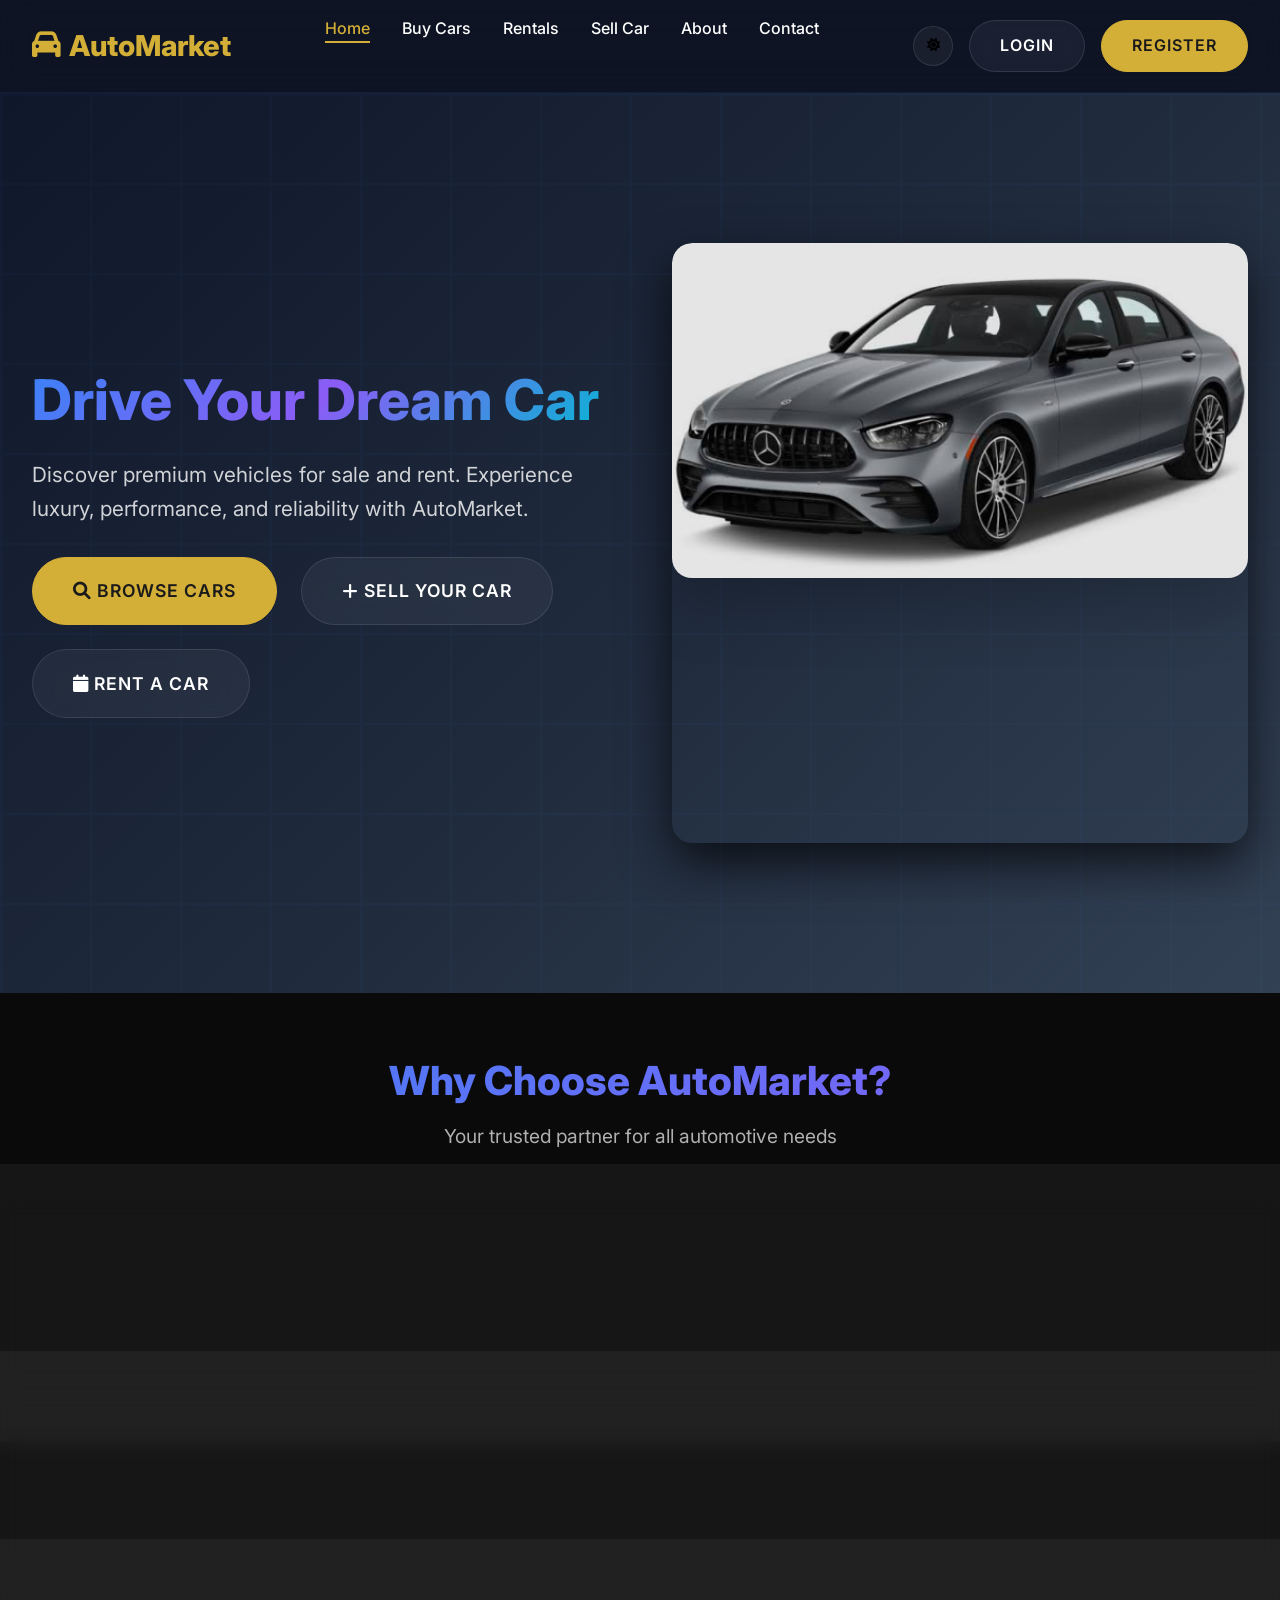
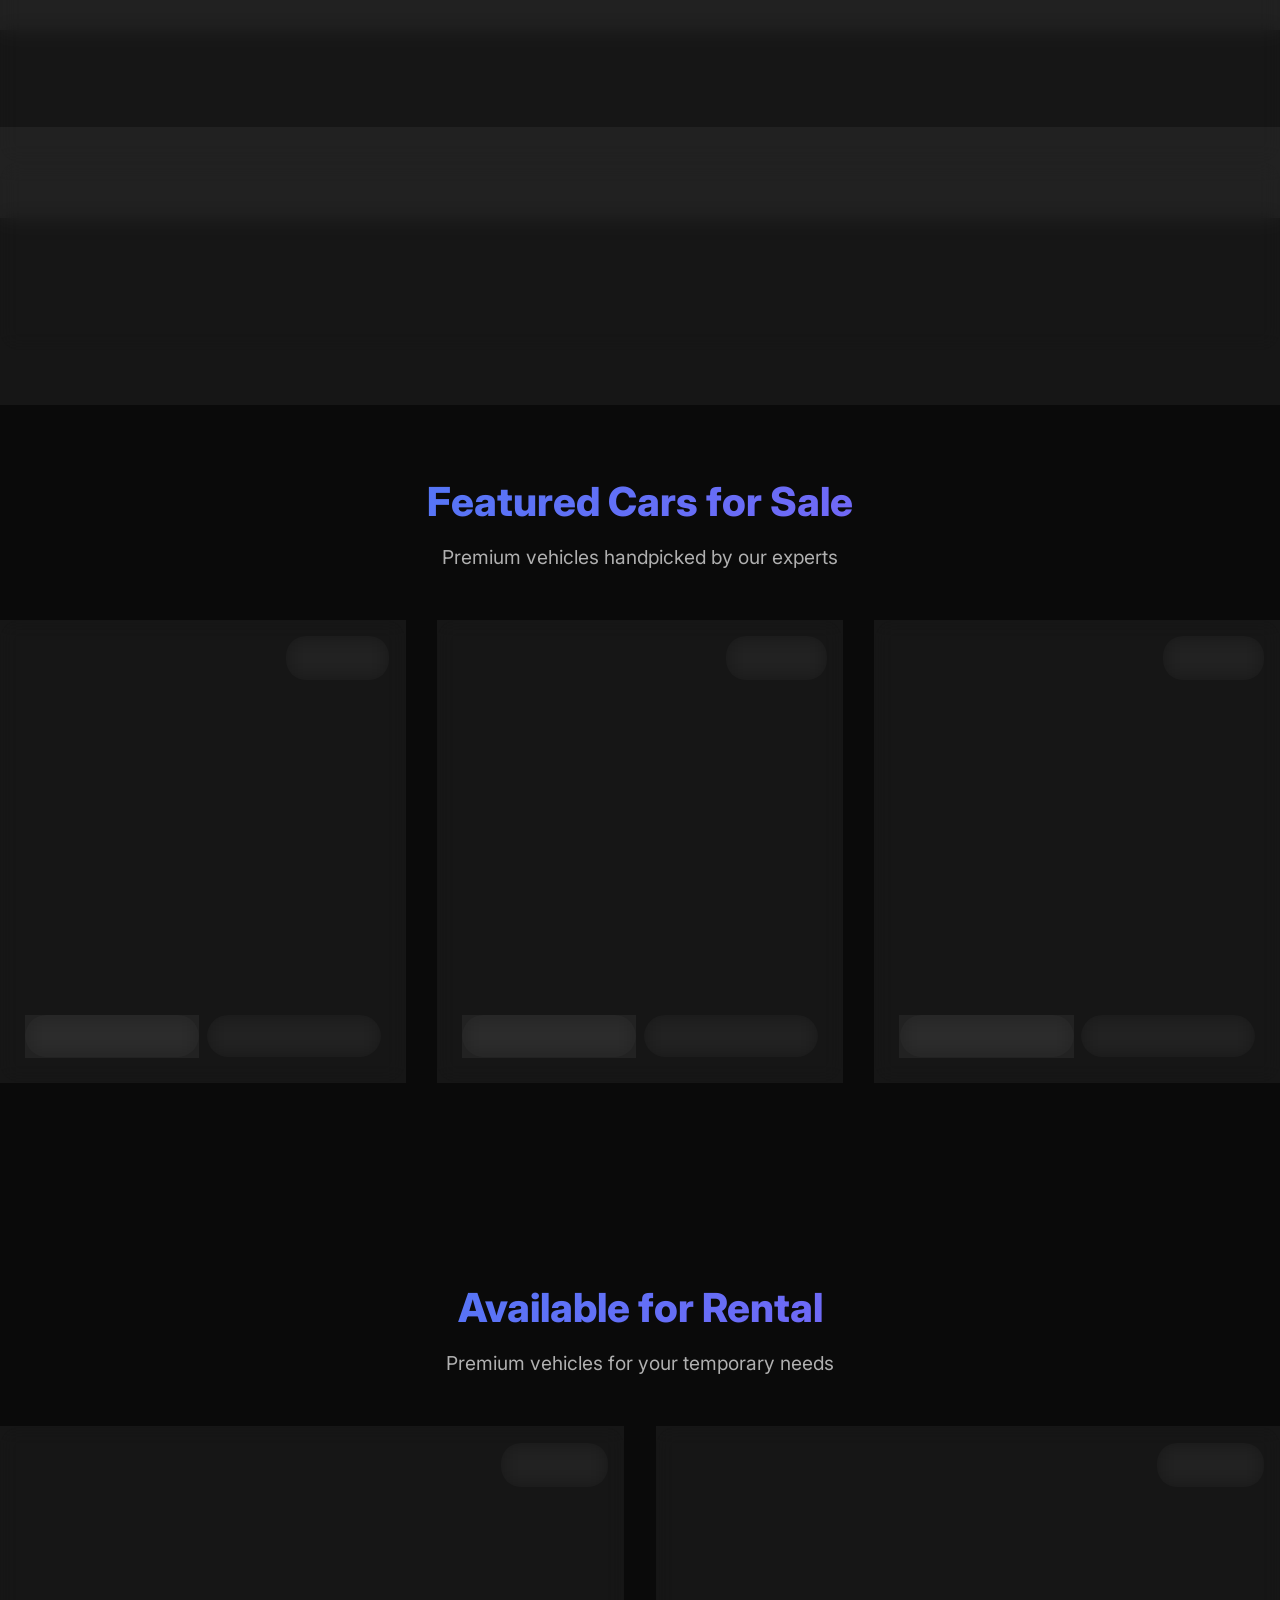
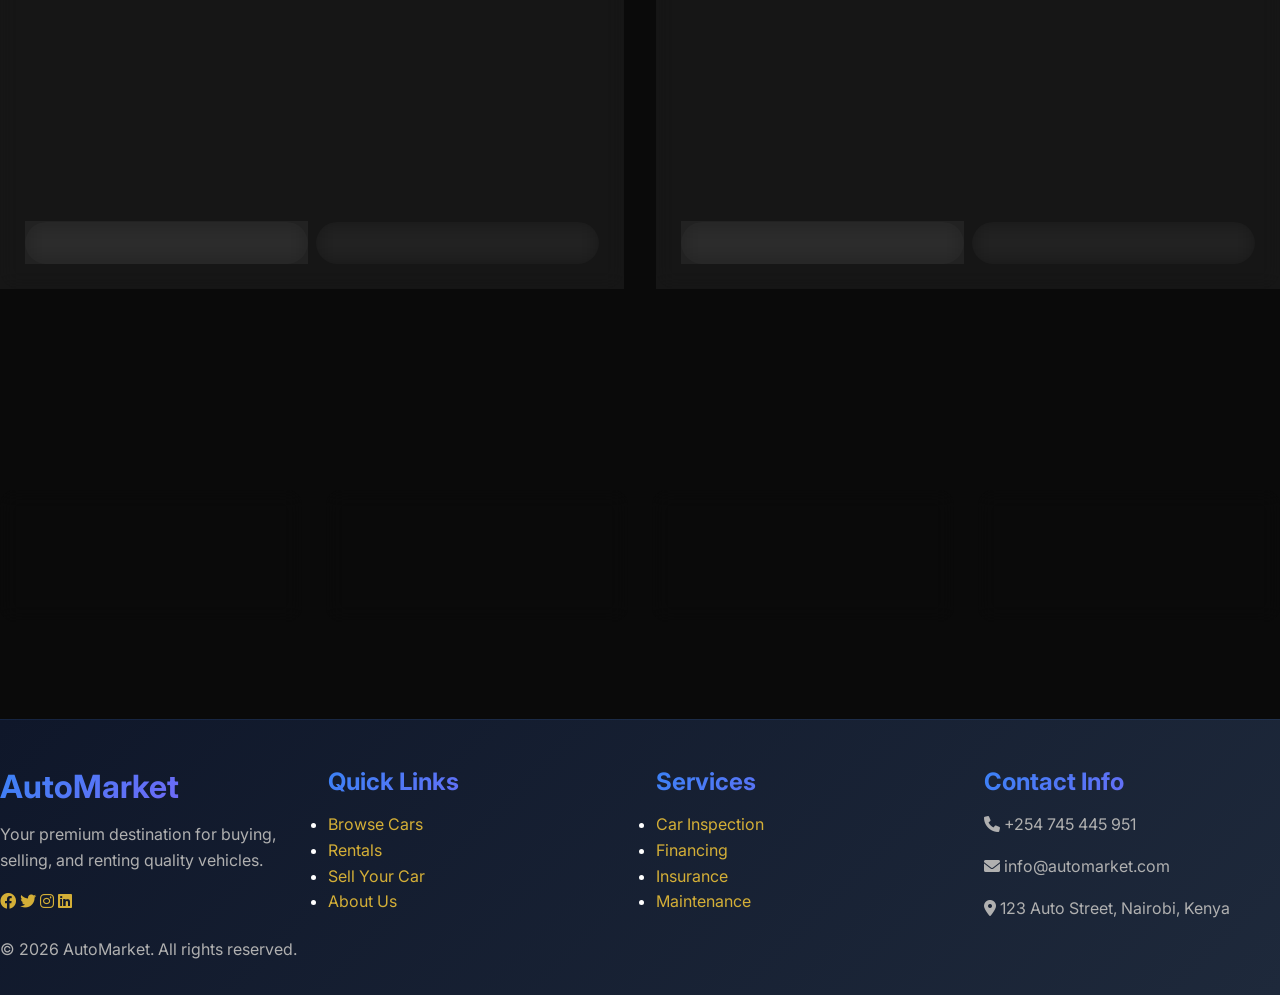
==== commit e0cb1ec7: "modified:   README.md 	modified:   about.html 	modified:   about.php 	modified:   admin/dashboard.ph" ====
--- a/index.html
+++ b/index.html
@@ -39,7 +39,7 @@
                     <i class="fas fa-moon"></i>
                 </button>
                 
-                <a href="login-direct.php" class="glass-button">Login</a>
+                <a href="login.php" class="glass-button">Login</a>
                 <a href="register-simple.php" class="glass-button primary">Register</a>
             </div>
         </div>
